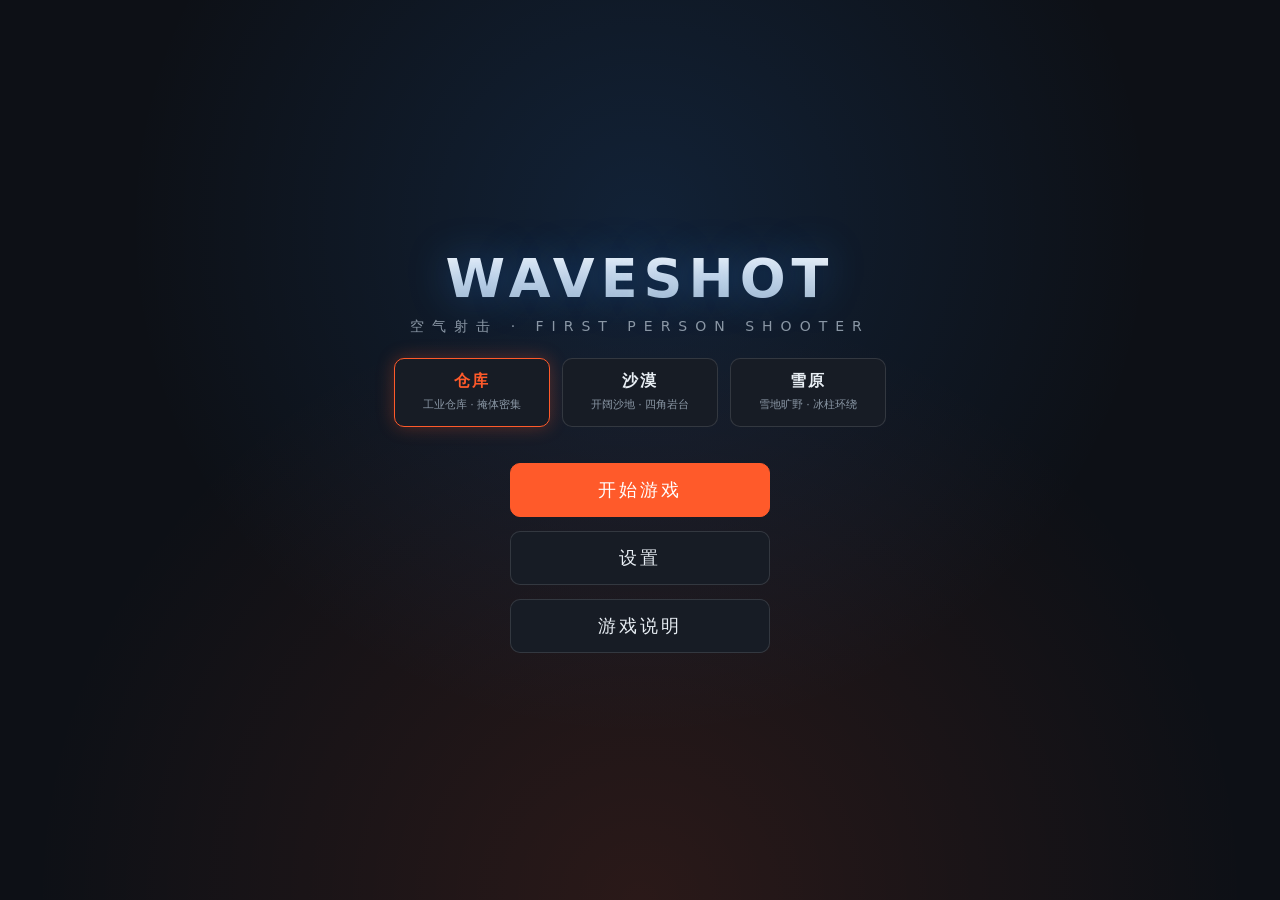
==== index.html @ f9e374d0 "首个开源版本：WaveShot · 空气射击" ====
<!DOCTYPE html>
<html lang="zh-CN">
<head>
  <meta charset="UTF-8">
  <meta name="viewport" content="width=device-width, initial-scale=1.0">
  <title>WaveShot · 空气射击</title>
  <link rel="stylesheet" href="css/style.css">
</head>
<body>
  <div class="menu-page">
    <h1 class="title">WaveShot</h1>
    <p class="subtitle">空气射击 · FIRST PERSON SHOOTER</p>

    <div class="map-select" id="map-select"></div>

    <div class="menu-buttons">
      <a class="btn primary" href="game.html">开始游戏</a>
      <a class="btn" href="settings.html">设置</a>
      <button class="btn" id="help-btn">游戏说明</button>
    </div>

    <div class="help" id="help-box" style="display:none;">
      <p>🖱️ 鼠标移动视角 · 鼠标左键射击</p>
      <p><kbd>W</kbd><kbd>A</kbd><kbd>S</kbd><kbd>D</kbd> 移动　<kbd>Shift</kbd> 冲刺　<kbd>空格</kbd> 跳跃</p>
      <p><kbd>R</kbd> 换弹　<kbd>B</kbd> 购买武器　<kbd>1</kbd><kbd>2</kbd><kbd>3</kbd><kbd>4</kbd> 切换武器　鼠标右键开镜（狙击枪）　<kbd>Esc</kbd> 暂停</p>
      <p>每波开始有 12 秒准备时间：站在绿色购买区内按 <kbd>B</kbd> 买东西（击杀 +$300）</p>
      <p>击杀敌人可得分，撑过更多波次！</p>
    </div>
  </div>

  <script src="js/shared.js"></script>
  <script src="js/main.js"></script>
</body>
</html>
---- css/style.css ----
/* ===== 全局 ===== */
:root {
  --bg: #0d1016;
  --panel: #171c25;
  --panel2: #1f2632;
  --accent: #ff5a2a;
  --accent2: #2f8fff;
  --text: #e8eef4;
  --dim: #8a97a5;
  --line: rgba(255, 255, 255, 0.12);
}

* { box-sizing: border-box; margin: 0; padding: 0; }

html, body {
  height: 100%;
  font-family: "Segoe UI", "Microsoft YaHei", system-ui, -apple-system, sans-serif;
  background: var(--bg);
  color: var(--text);
}

body.game-body { overflow: hidden; }

a { text-decoration: none; }

/* ===== 菜单页 ===== */
.menu-page {
  min-height: 100vh;
  display: flex;
  flex-direction: column;
  align-items: center;
  justify-content: center;
  gap: 22px;
  padding: 24px;
  background:
    radial-gradient(circle at 50% 25%, rgba(47, 143, 255, 0.14), transparent 55%),
    radial-gradient(circle at 50% 100%, rgba(255, 90, 42, 0.12), transparent 55%),
    var(--bg);
}

.title {
  font-size: 54px;
  font-weight: 900;
  letter-spacing: 6px;
  text-transform: uppercase;
  background: linear-gradient(180deg, #ffffff, #9fb6cc);
  -webkit-background-clip: text;
  background-clip: text;
  color: transparent;
  text-shadow: 0 0 40px rgba(47, 143, 255, 0.35);
  user-select: none;
}

.subtitle { color: var(--dim); letter-spacing: 8px; font-size: 14px; margin-top: -14px; user-select: none; }

.menu-buttons {
  display: flex;
  flex-direction: column;
  gap: 14px;
  width: 260px;
  margin-top: 14px;
}

.btn {
  display: block;
  width: 100%;
  padding: 14px 20px;
  font-size: 18px;
  letter-spacing: 3px;
  text-align: center;
  border: 1px solid var(--line);
  border-radius: 10px;
  background: var(--panel);
  color: var(--text);
  cursor: pointer;
  transition: transform .15s, box-shadow .15s, border-color .15s, background .15s;
}

.btn:hover {
  border-color: var(--accent);
  transform: translateY(-2px);
  box-shadow: 0 6px 20px rgba(255, 90, 42, 0.25);
}

.btn.primary { background: var(--accent); border-color: var(--accent); color: #fff; }
.btn.primary:hover { box-shadow: 0 8px 24px rgba(255, 90, 42, 0.45); }
.btn.secondary { background: var(--accent2); border-color: var(--accent2); color: #fff; }
.btn.secondary:hover { box-shadow: 0 8px 24px rgba(47, 143, 255, 0.45); }

.help {
  color: var(--dim);
  font-size: 13px;
  max-width: 480px;
  text-align: center;
  line-height: 2;
  letter-spacing: 1px;
}

.help kbd {
  display: inline-block;
  padding: 1px 7px;
  margin: 0 2px;
  border: 1px solid var(--line);
  border-bottom-width: 2px;
  border-radius: 5px;
  background: var(--panel2);
  font-family: inherit;
  font-size: 12px;
  color: #fff;
}

/* ===== 设置页 ===== */
.settings-page {
  min-height: 100vh;
  display: flex;
  align-items: center;
  justify-content: center;
  padding: 24px;
  background:
    radial-gradient(circle at 50% 30%, rgba(47, 143, 255, 0.10), transparent 55%),
    var(--bg);
}

.settings-panel {
  width: 440px;
  max-width: 100%;
  background: var(--panel);
  border: 1px solid var(--line);
  border-radius: 14px;
  padding: 26px 30px;
  display: flex;
  flex-direction: column;
  gap: 20px;
}

.settings-panel h2 { text-align: center; letter-spacing: 3px; font-size: 22px; }

.field { display: flex; flex-direction: column; gap: 8px; }
.field label { color: var(--dim); font-size: 13px; letter-spacing: 1px; }
.field .row { display: flex; align-items: center; gap: 12px; }
.field input[type=range] { flex: 1; accent-color: var(--accent); }
.field .val { min-width: 48px; text-align: right; color: #fff; font-variant-numeric: tabular-nums; }
.field select { padding: 9px 10px; background: var(--panel2); color: var(--text); border: 1px solid var(--line); border-radius: 8px; }

.switch { flex-direction: row; align-items: center; justify-content: space-between; }
.switch input[type=checkbox] { width: 20px; height: 20px; accent-color: var(--accent); cursor: pointer; }

.settings-actions { display: flex; gap: 12px; }
.settings-actions .btn { flex: 1; }

/* ===== 游戏 HUD ===== */
#hud { position: fixed; inset: 0; pointer-events: none; z-index: 10; }
.hidden { display: none !important; }

.hud-top { display: flex; justify-content: space-between; align-items: flex-start; padding: 18px 22px; }
.hud-left, .hud-right { display: flex; flex-direction: column; gap: 8px; }
.hud-right { align-items: flex-end; }
.hud-center { display: flex; flex-direction: column; align-items: center; }
.hud-label { color: var(--dim); font-size: 12px; letter-spacing: 2px; }
.hud-value { color: #fff; font-size: 26px; font-weight: 700; font-variant-numeric: tabular-nums; }

.health-bar { width: 200px; height: 14px; background: rgba(255, 255, 255, 0.10); border-radius: 7px; overflow: hidden; }
#health-fill { height: 100%; width: 100%; background: linear-gradient(90deg, #2fd36b, #4be07a); border-radius: 7px; transition: width .15s; }
#health-text { font-size: 12px; color: #fff; text-align: right; }

#wave-text { font-size: 20px; letter-spacing: 3px; color: var(--accent2); font-weight: 700; }

.hud-bottom {
  position: absolute; left: 0; right: 0; bottom: 0;
  display: flex; justify-content: space-between; align-items: flex-end;
  padding: 18px 22px;
}
.weapon-info { text-align: right; }
#weapon-name { font-size: 20px; font-weight: 700; letter-spacing: 2px; }
#ammo-text { font-size: 34px; font-weight: 800; font-variant-numeric: tabular-nums; color: #fff; }
#hud-hint { color: var(--dim); font-size: 12px; letter-spacing: 1px; }

/* 准星 */
#crosshair { position: fixed; left: 50%; top: 50%; width: 20px; height: 20px; transform: translate(-50%, -50%); pointer-events: none; z-index: 20; }
#crosshair::before, #crosshair::after { content: ''; position: absolute; background: var(--cc, #00ff88); border-radius: 1px; box-shadow: 0 0 4px rgba(0, 0, 0, 0.6); }
#crosshair::before { left: 50%; top: 0; width: 2px; height: 100%; transform: translateX(-50%); }
#crosshair::after { top: 50%; left: 0; width: 100%; height: 2px; transform: translateY(-50%); }

/* 命中提示 */
#hitmarker { position: fixed; left: 50%; top: 50%; width: 16px; height: 16px; margin: -8px 0 0 -8px; pointer-events: none; z-index: 21; opacity: 0; }
#hitmarker::before, #hitmarker::after { content: ''; position: absolute; left: 50%; top: 50%; width: 2px; height: 16px; background: #fff; border-radius: 1px; }
#hitmarker::before { transform: translate(-50%, -50%) rotate(45deg); }
#hitmarker::after { transform: translate(-50%, -50%) rotate(-45deg); }
#hitmarker.show { opacity: 1; }
#hitmarker.head.show::before, #hitmarker.head.show::after { background: #ff4b3a; }
#hitmarker.head.show { transform: scale(1.3); }

/* 受伤红光 */
#damage-flash {
  position: fixed; inset: 0; pointer-events: none; z-index: 15; opacity: 0;
  background: radial-gradient(ellipse at center, rgba(255, 0, 0, 0) 45%, rgba(255, 30, 30, 0.55) 100%);
  transition: opacity .18s;
}
#damage-flash.show { opacity: 1; }

/* 遮罩 */
#overlay {
  position: fixed; inset: 0; z-index: 30;
  display: flex; flex-direction: column; align-items: center; justify-content: center; gap: 14px;
  background: rgba(6, 8, 12, 0.78);
}
#overlay-title { font-size: 40px; font-weight: 900; letter-spacing: 4px; }
#overlay-sub { color: var(--dim); letter-spacing: 2px; font-size: 14px; }

/* 结束面板 */
#game-over { position: fixed; inset: 0; z-index: 40; display: flex; align-items: center; justify-content: center; background: rgba(6, 8, 12, 0.8); }
.go-panel {
  background: var(--panel); border: 1px solid var(--line); border-radius: 16px;
  padding: 36px 46px; text-align: center; display: flex; flex-direction: column; gap: 14px; min-width: 320px;
}
.go-panel h2 { font-size: 30px; letter-spacing: 4px; color: var(--accent); }
.go-panel .stat { font-size: 16px; color: var(--dim); letter-spacing: 1px; }
.go-panel .stat b { color: #fff; font-size: 22px; margin-left: 6px; }
.go-panel .btn { margin-top: 4px; }

/* ===== 首页地图选择 ===== */
.map-select { display: flex; gap: 12px; flex-wrap: wrap; justify-content: center; }

.map-card {
  width: 156px;
  padding: 12px 10px;
  text-align: center;
  border: 1px solid var(--line);
  border-radius: 10px;
  background: var(--panel);
  cursor: pointer;
  transition: transform .15s, border-color .15s, box-shadow .15s;
  user-select: none;
}
.map-card b { display: block; font-size: 16px; letter-spacing: 2px; }
.map-card span { display: block; margin-top: 5px; font-size: 11px; color: var(--dim); line-height: 1.5; }
.map-card:hover { transform: translateY(-2px); border-color: var(--accent2); }
.map-card.active { border-color: var(--accent); box-shadow: 0 0 18px rgba(255, 90, 42, 0.30); }
.map-card.active b { color: var(--accent); }

/* ===== HUD 文字描边（雪地等亮色地图下也能看清）===== */
.hud-value, #weapon-name, #ammo-text, .hud-label, #hud-hint, #wave-text, #map-name, .slot, #buy-timer {
  text-shadow: 0 1px 3px rgba(0, 0, 0, 0.85), 0 0 8px rgba(0, 0, 0, 0.45);
}

/* ===== 资金 / 武器槽 / 购买倒计时 ===== */
.hud-value.money { color: #ffd447; }
#map-name { color: var(--dim); font-size: 12px; letter-spacing: 2px; margin-top: 6px; }
#buy-timer { color: #6cf58a; font-size: 14px; letter-spacing: 2px; margin-top: 4px; }

#weapon-slots {
  position: absolute; right: 22px; bottom: 96px;
  display: flex; flex-direction: column; gap: 6px; align-items: flex-end;
}
.slot {
  display: flex; align-items: center; gap: 8px;
  padding: 4px 10px; min-width: 122px;
  border: 1px solid var(--line); border-radius: 8px;
  background: rgba(12, 16, 22, 0.50);
  font-size: 13px; letter-spacing: 1px;
}
.slot b {
  display: inline-flex; width: 20px; height: 20px;
  align-items: center; justify-content: center;
  border-radius: 5px; background: rgba(255, 255, 255, 0.14); font-size: 12px;
}
.slot.active { border-color: var(--accent); box-shadow: 0 0 14px rgba(255, 90, 42, 0.35); }
.slot.locked { opacity: 0.35; }

/* ===== 购买菜单 ===== */
#buy-menu {
  position: fixed; inset: 0; z-index: 36;
  display: flex; align-items: center; justify-content: center;
  background: rgba(6, 8, 12, 0.72);
}
.buy-panel {
  width: 480px; max-width: calc(100% - 40px);
  background: var(--panel); border: 1px solid var(--line); border-radius: 14px;
  padding: 20px 24px; display: flex; flex-direction: column; gap: 10px;
  box-shadow: 0 20px 60px rgba(0, 0, 0, 0.5);
}
.buy-panel h3 { font-size: 20px; letter-spacing: 4px; text-align: center; }
.buy-balance { text-align: center; color: var(--dim); font-size: 13px; letter-spacing: 1px; }
.buy-balance b { color: #ffd447; font-size: 18px; margin: 0 2px; }
.buy-list { display: flex; flex-direction: column; gap: 6px; }
.buy-item {
  display: flex; align-items: center; gap: 10px;
  padding: 8px 12px; border: 1px solid var(--line); border-radius: 8px;
  background: var(--panel2); font-size: 14px;
}
.buy-item .bi-key {
  display: inline-flex; width: 22px; height: 22px;
  align-items: center; justify-content: center;
  border-radius: 5px; background: rgba(255, 255, 255, 0.12); font-size: 12px;
}
.buy-item .bi-name { flex: 1; }
.buy-item .bi-price { color: #ffd447; font-variant-numeric: tabular-nums; }
.buy-item.can { border-color: rgba(61, 220, 95, 0.70); }
.buy-item.can .bi-price { color: #6cf58a; }
.buy-item.owned { opacity: 0.55; }
.buy-item.owned .bi-price { color: var(--dim); }
.buy-item.locked { opacity: 0.45; }
.buy-item.locked .bi-price { color: #ff6a55; }
.buy-item.ammo { margin-top: 6px; }

/* ===== 护甲条（与生命条同风格，青色）===== */
.armor-label { margin-top: 6px; }
.armor-bar {
  width: 200px; height: 10px; border-radius: 6px;
  background: rgba(255, 255, 255, 0.12); overflow: hidden;
}
#armor-fill {
  width: 0%; height: 100%; border-radius: 6px;
  background: linear-gradient(90deg,#3aa0ff,#5ec8ff);
  transition: width 0.2s ease;
}
#armor-text { color: var(--dim); font-size: 12px; letter-spacing: 1px; }
#buy-status { text-align: center; font-size: 13px; color: var(--accent2); letter-spacing: 1px; }
.buy-tip { text-align: center; font-size: 12px; color: var(--dim); }

/* ===== 提示条 / 瞄准镜 ===== */
#toast {
  position: fixed; left: 50%; top: 22%; transform: translateX(-50%);
  z-index: 38; padding: 10px 20px; border-radius: 10px;
  background: rgba(12, 16, 22, 0.86); border: 1px solid var(--line);
  color: #fff; font-size: 15px; letter-spacing: 1px; pointer-events: none;
}
#scope {
  position: fixed; inset: 0; z-index: 19; pointer-events: none;
  background: radial-gradient(circle at 50% 50%, rgba(0, 0, 0, 0) 0 23vh, rgba(0, 0, 0, 0.85) 30vh, #04060a 34vh);
}
#scope::before { content: ''; position: absolute; left: 0; right: 0; top: 50%; height: 1px; background: rgba(0, 0, 0, 0.9); }
#scope::after { content: ''; position: absolute; top: 0; bottom: 0; left: 50%; width: 1px; background: rgba(0, 0, 0, 0.9); }
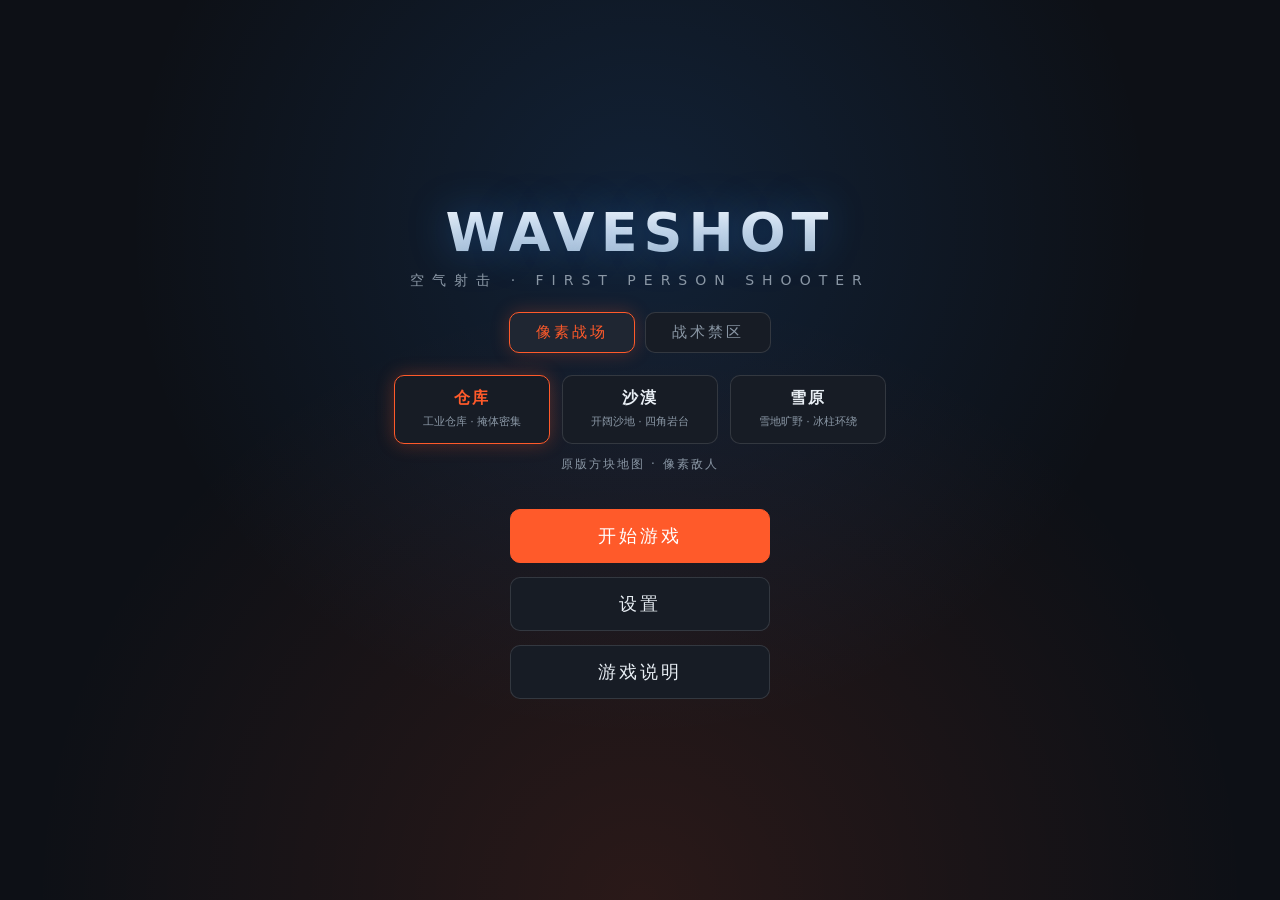
==== commit ac66bb36: "feat: tactical maps, realistic zombies, pathfinding, and pause menu - 主页新增「像素战场 / 战术禁区」分类选图（NEW 徽标） " ====
--- a/index.html
+++ b/index.html
@@ -11,7 +11,9 @@
     <h1 class="title">WaveShot</h1>
     <p class="subtitle">空气射击 · FIRST PERSON SHOOTER</p>
 
+    <div class="map-categories" id="map-categories"></div>
     <div class="map-select" id="map-select"></div>
+    <p class="map-hint" id="map-hint"></p>
 
     <div class="menu-buttons">
       <a class="btn primary" href="game.html">开始游戏</a>
--- a/css/style.css
+++ b/css/style.css
@@ -222,6 +222,7 @@
 .map-select { display: flex; gap: 12px; flex-wrap: wrap; justify-content: center; }
 
 .map-card {
+  position: relative;
   width: 156px;
   padding: 12px 10px;
   text-align: center;
@@ -237,6 +238,99 @@
 .map-card:hover { transform: translateY(-2px); border-color: var(--accent2); }
 .map-card.active { border-color: var(--accent); box-shadow: 0 0 18px rgba(255, 90, 42, 0.30); }
 .map-card.active b { color: var(--accent); }
+
+.map-categories { display: flex; gap: 10px; justify-content: center; }
+.cat-btn {
+  padding: 10px 26px;
+  font-size: 15px;
+  letter-spacing: 3px;
+  border: 1px solid var(--line);
+  border-radius: 10px;
+  background: var(--panel);
+  color: var(--dim);
+  cursor: pointer;
+  transition: transform .15s, border-color .15s, color .15s, background .15s;
+}
+.cat-btn:hover { transform: translateY(-2px); border-color: var(--accent2); color: var(--text); }
+.cat-btn.active {
+  border-color: var(--accent);
+  background: var(--panel2);
+  color: var(--accent);
+  box-shadow: 0 0 18px rgba(255, 90, 42, 0.25);
+}
+.map-badge {
+  position: absolute;
+  top: 8px;
+  right: 8px;
+  padding: 2px 8px;
+  font-size: 10px;
+  letter-spacing: 1px;
+  border-radius: 999px;
+  background: var(--accent);
+  color: #fff;
+}
+.map-hint { color: var(--dim); font-size: 12px; letter-spacing: 2px; margin-top: -10px; }
+
+/* ===== 暂停面板 ===== */
+#pause-menu {
+  position: fixed;
+  inset: 0;
+  z-index: 45;
+  display: flex;
+  align-items: center;
+  justify-content: center;
+  background: rgba(10, 13, 18, 0.55);
+  backdrop-filter: blur(3px);
+  -webkit-backdrop-filter: blur(3px);
+}
+.pause-panel {
+  width: 390px;
+  max-width: 92vw;
+  padding: 30px 28px;
+  border: 1px solid var(--line);
+  border-radius: 16px;
+  background: var(--panel);
+  box-shadow: 0 24px 80px rgba(0, 0, 0, 0.55);
+}
+.pause-panel h2 {
+  font-size: 28px;
+  letter-spacing: 8px;
+  text-align: center;
+  margin-bottom: 14px;
+}
+.pause-stats {
+  text-align: center;
+  color: var(--dim);
+  font-size: 14px;
+  letter-spacing: 2px;
+  margin-bottom: 22px;
+}
+.pause-stats b { color: var(--accent); font-size: 17px; }
+.pause-field { margin-bottom: 24px; }
+.pause-field label {
+  display: flex;
+  justify-content: space-between;
+  align-items: baseline;
+  font-size: 13px;
+  letter-spacing: 2px;
+  color: var(--dim);
+  margin-bottom: 10px;
+}
+.pause-field label b { color: var(--text); font-size: 15px; }
+.pause-field input[type="range"] {
+  width: 100%;
+  accent-color: var(--accent);
+  cursor: pointer;
+}
+.pause-actions { display: flex; flex-direction: column; gap: 12px; }
+.pause-tip {
+  margin-top: 18px;
+  font-size: 11px;
+  line-height: 1.7;
+  color: var(--dim);
+  text-align: center;
+  letter-spacing: 1px;
+}
 
 /* ===== HUD 文字描边（雪地等亮色地图下也能看清）===== */
 .hud-value, #weapon-name, #ammo-text, .hud-label, #hud-hint, #wave-text, #map-name, .slot, #buy-timer {
